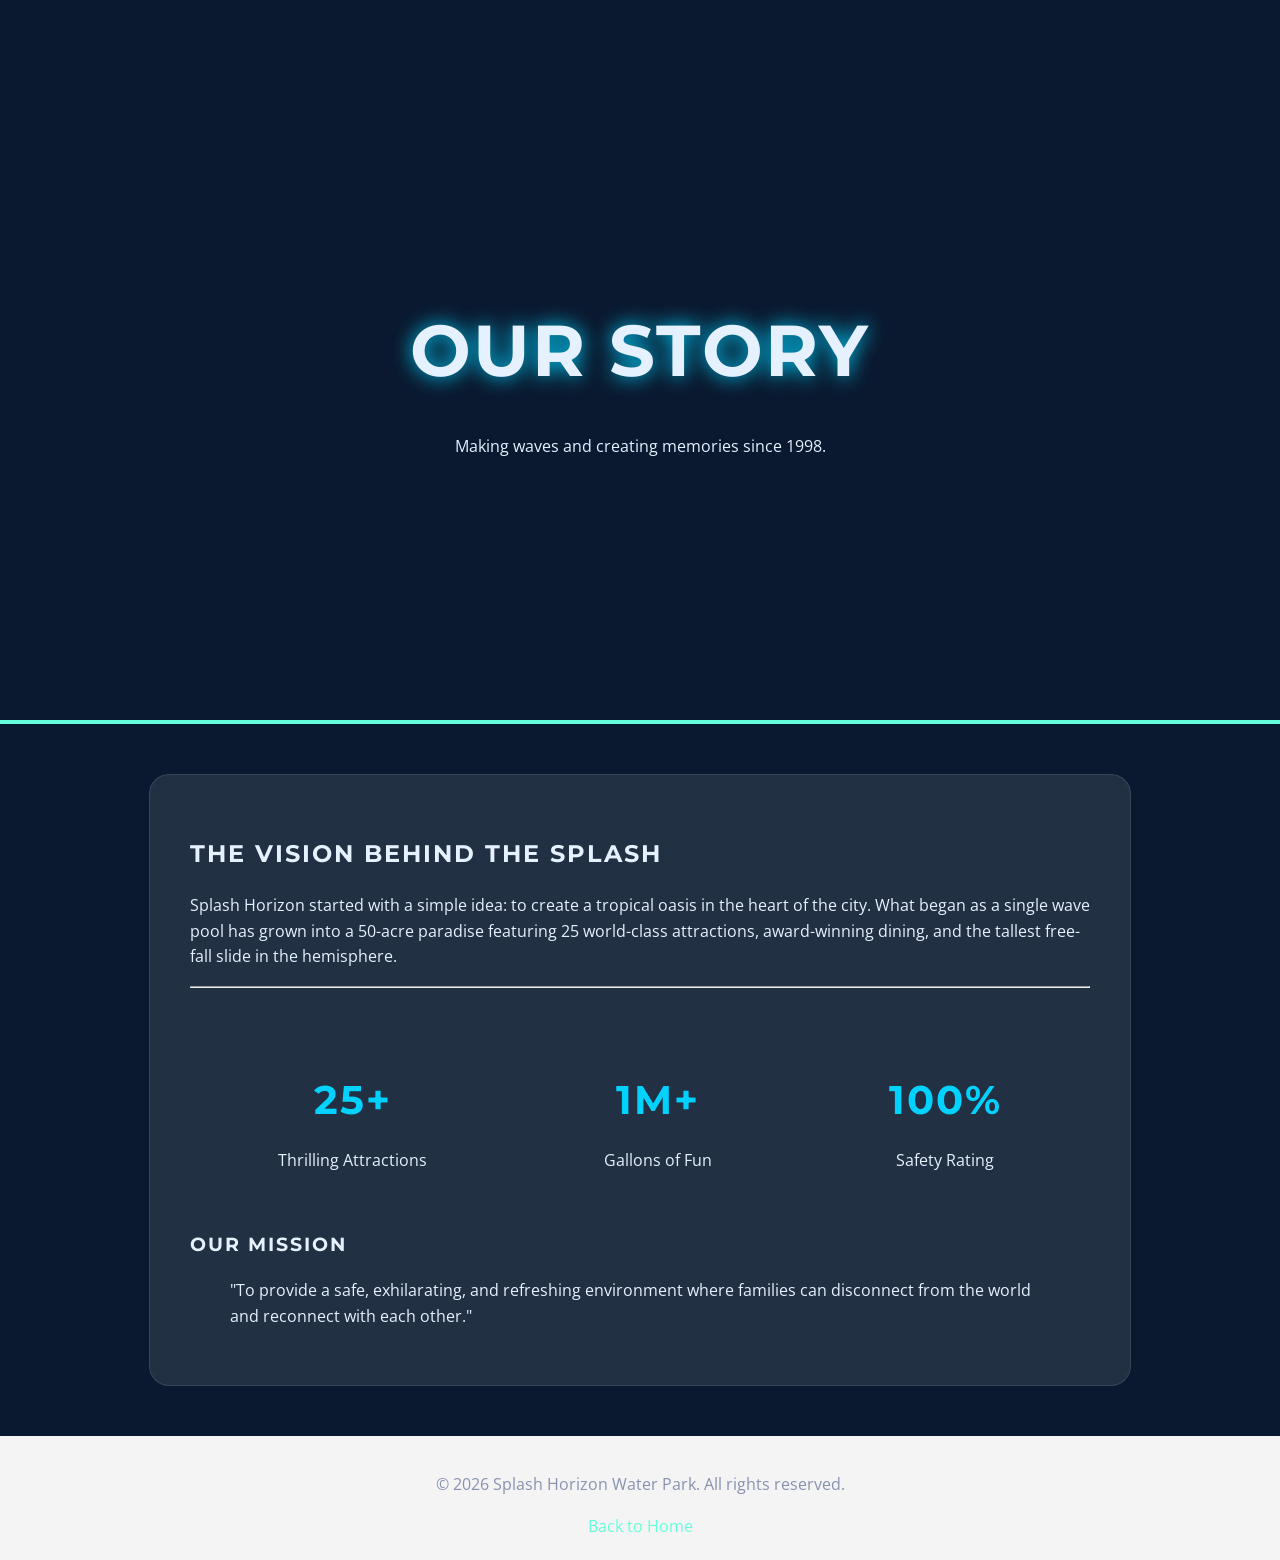
==== about.html @ e0154137 "making a about page" ====
<!DOCTYPE html>
<html lang="en">

<head>
    <meta charset="UTF-8">
    <meta name="viewport" content="width=device-width, initial-scale=1.0">
    <title>About Us | Splash Horizon</title>
    <link href="https://fonts.googleapis.com/css2?family=Montserrat:wght@700&family=Open+Sans:wght@400;600&display=swap" rel="stylesheet">
    <link rel="stylesheet" href="about.css">
</head>

<body>

    <header class="hero secondary-hero">
        <h1>Our Story</h1>
        <p>Making waves and creating memories since 1998.</p>
    </header>

    <main class="content-wrapper">
        <section class="about-section">
            <h2>The Vision Behind the Splash</h2>
            <p>
                Splash Horizon started with a simple idea: to create a tropical oasis in the heart of the city. 
                What began as a single wave pool has grown into a 50-acre paradise featuring 25 world-class 
                attractions, award-winning dining, and the tallest free-fall slide in the hemisphere.
            </p>
        </section>

        <hr>

        <section class="stats-grid">
            <div class="stat-box">
                <h3>25+</h3>
                <p>Thrilling Attractions</p>
            </div>
            <div class="stat-box">
                <h3>1M+</h3>
                <p>Gallons of Fun</p>
            </div>
            <div class="stat-box">
                <h3>100%</h3>
                <p>Safety Rating</p>
            </div>
        </section>

        <section class="mission">
            <h3>Our Mission</h3>
            <blockquote>
                "To provide a safe, exhilarating, and refreshing environment where families can disconnect from the world and reconnect with each other."
            </blockquote>
        </section>
    </main>

    <footer style="text-align: center; padding: 20px; background: #f4f4f4;">
        <p>&copy; 2026 Splash Horizon Water Park. All rights reserved.</p>
        <a href="index.html">Back to Home</a>
    </footer>

</body>

</html>
---- about.css ----
/* --- Base Styles --- */
:root {
    --bg-dark: #0a192f;
    --accent-teal: #64ffda;
    --accent-blue: #00d2ff;
    --text-light: #e6f1ff;
    --glass: rgba(255, 255, 255, 0.1);
}

body {
    margin: 0;
    padding: 0;
    font-family: 'Open Sans', sans-serif;
    background-color: var(--bg-dark);
    color: var(--text-light);
    line-height: 1.6;
}

h1, h2, h3 {
    font-family: 'Montserrat', sans-serif;
    text-transform: uppercase;
    letter-spacing: 2px;
}

/* --- Hero Section --- */
.hero {
    height: 80vh;
    display: flex;
    flex-direction: column;
    justify-content: center;
    align-items: center;
    text-align: center;
    background: linear-gradient(rgba(10, 25, 47, 0.6), rgba(10, 25, 47, 0.6)), 
                url('https://images.unsplash.com/photo-1519046904884-53103b34b206?auto=format&fit=crop&q=80&w=1500');
    background-size: cover;
    background-position: center;
    border-bottom: 4px solid var(--accent-teal);
}

.hero h1 {
    font-size: clamp(2.5rem, 8vw, 4.5rem);
    text-shadow: 0 0 20px var(--accent-blue);
    margin-bottom: 10px;
}

.btn-cta {
    margin-top: 20px;
    padding: 15px 35px;
    background: transparent;
    color: var(--accent-teal);
    border: 2px solid var(--accent-teal);
    text-decoration: none;
    font-weight: bold;
    transition: 0.3s;
    border-radius: 50px;
}

.btn-cta:hover {
    background: var(--accent-teal);
    color: var(--bg-dark);
    box-shadow: 0 0 20px var(--accent-teal);
}

/* --- Content Wrapper --- */
.content-wrapper {
    max-width: 900px;
    margin: 50px auto;
    padding: 40px;
    background: var(--glass);
    backdrop-filter: blur(10px);
    border-radius: 20px;
    border: 1px solid rgba(255, 255, 255, 0.1);
}

/* --- Gallery Grid --- */
.gallery-grid {
    display: grid;
    grid-template-columns: repeat(auto-fit, minmax(250px, 1fr));
    gap: 15px;
    padding: 20px;
}

.gallery-item img {
    width: 100%;
    height: 250px;
    object-fit: cover;
    border-radius: 15px;
    filter: grayscale(30%) contrast(1.1);
    transition: 0.4s;
}

.gallery-item img:hover {
    filter: grayscale(0%);
    transform: scale(1.05);
    box-shadow: 0 10px 30px rgba(0, 210, 255, 0.4);
}

/* --- Stats Grid (For About Page) --- */
.stats-grid {
    display: flex;
    justify-content: space-around;
    text-align: center;
    margin: 40px 0;
}

.stat-box h3 {
    font-size: 2.5rem;
    color: var(--accent-blue);
    margin-bottom: 5px;
}

/* --- Footer --- */
footer {
    padding: 40px;
    background: #050c18;
    color: #8892b0;
}

footer a {
    color: var(--accent-teal);
    text-decoration: none;
}
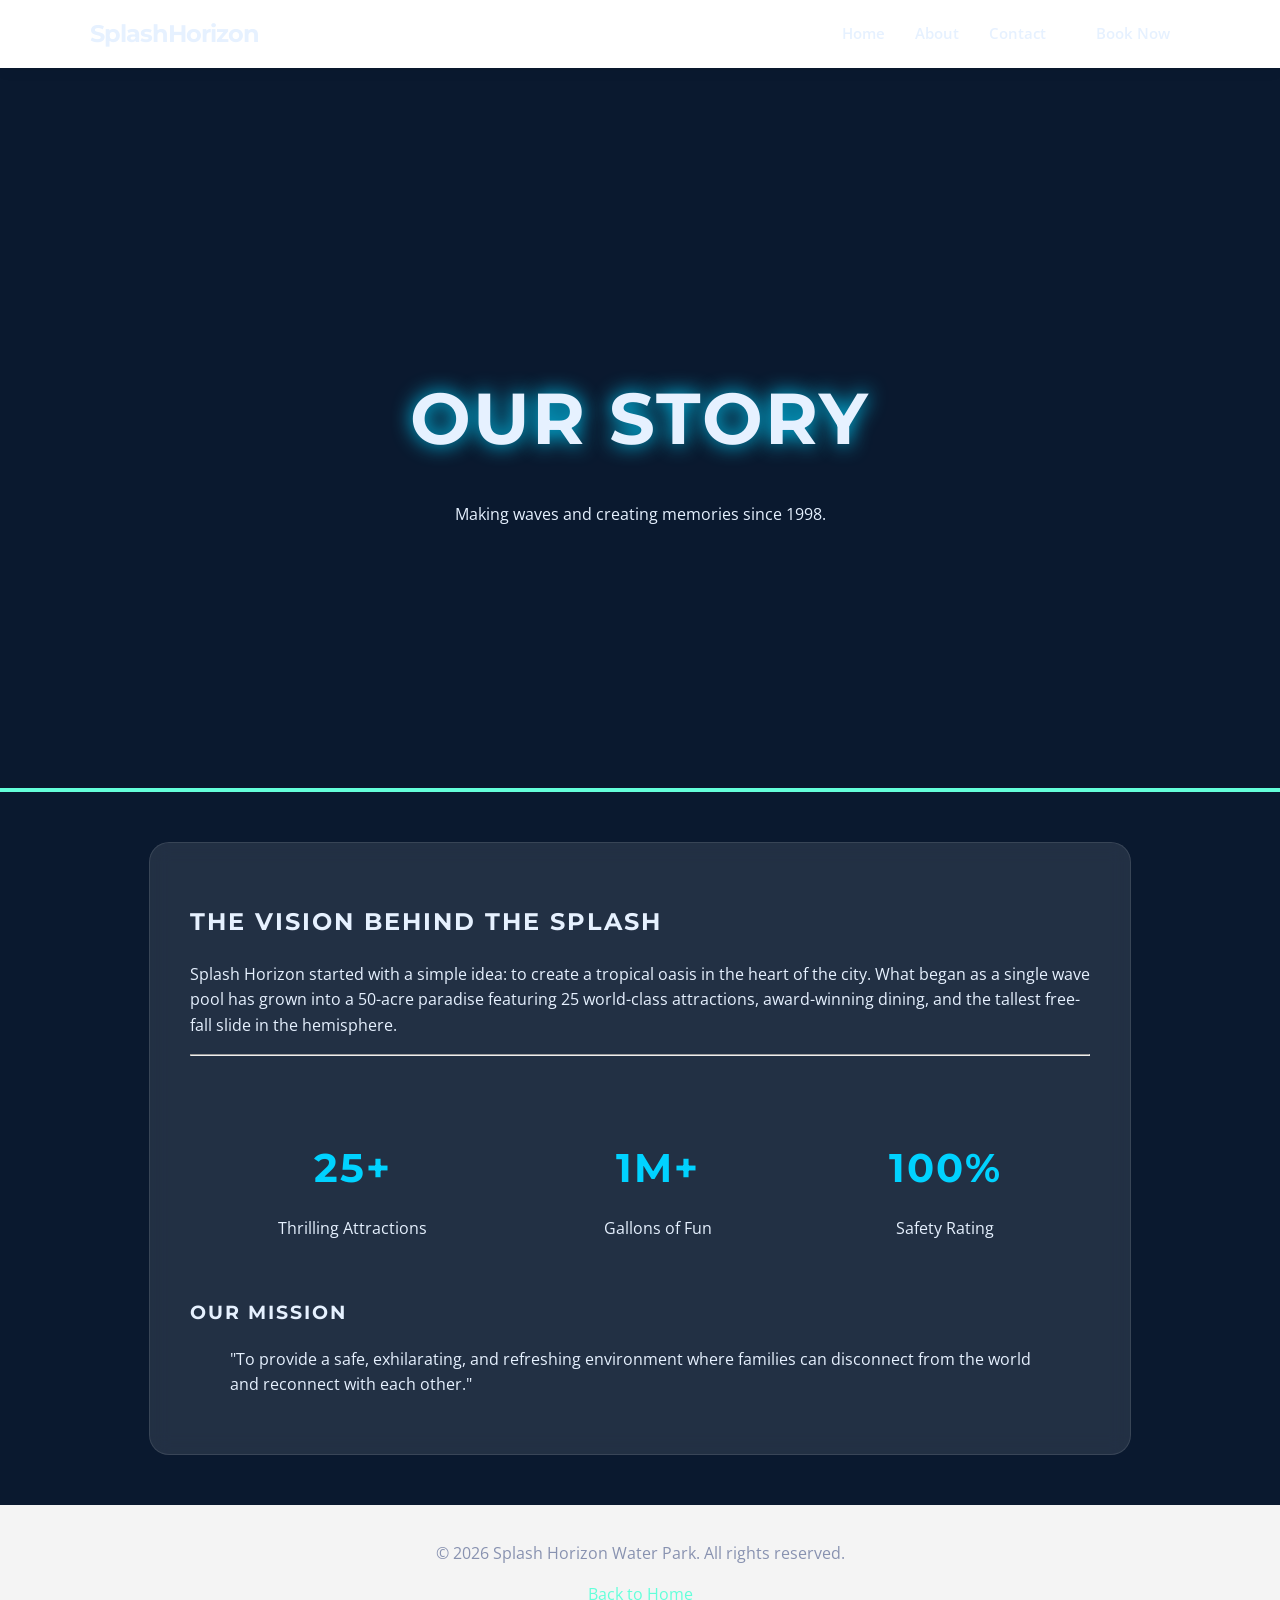
==== commit c6289609: "Added a navbar to all pages" ====
--- a/about.html
+++ b/about.html
@@ -7,10 +7,97 @@
     <title>About Us | Splash Horizon</title>
     <link href="https://fonts.googleapis.com/css2?family=Montserrat:wght@700&family=Open+Sans:wght@400;600&display=swap" rel="stylesheet">
     <link rel="stylesheet" href="about.css">
+    <style>
+    /* --- Navbar Styles --- */
+.navbar {
+    position: sticky;
+    top: 0;
+    z-index: 1000;
+    background: white; /* You can change this to rgba(255, 255, 255, 0.9) for glass effect */
+    padding: 15px 0;
+    box-shadow: 0 2px 15px rgba(0,0,0,0.05);
+}
+
+.nav-container {
+    max-width: 1100px;
+    margin: 0 auto;
+    display: flex;
+    justify-content: space-between;
+    align-items: center;
+    padding: 0 20px;
+}
+
+.nav-logo {
+    font-family: 'Montserrat', sans-serif;
+    font-size: 1.5rem;
+    font-weight: 700;
+    text-decoration: none;
+    color: var(--primary-green);
+    letter-spacing: -1px;
+}
+
+.nav-logo span {
+    color: var(--water-blue); /* Highlighting 'Horizon' in blue */
+}
+
+.nav-links {
+    list-style: none;
+    display: flex;
+    align-items: center;
+    gap: 30px;
+    margin: 0;
+}
+
+.nav-links a {
+    text-decoration: none;
+    color: var(--text-charcoal);
+    font-weight: 600;
+    font-size: 0.95rem;
+    transition: 0.3s;
+}
+
+.nav-links a:hover {
+    color: var(--primary-green);
+}
+
+/* Small Button inside Nav */
+.nav-btn {
+    background: var(--primary-green);
+    /* color: white !important; */
+    padding: 10px 20px;
+    border-radius: 50px;
+    transition: 0.3s ease !important;
+}
+
+.nav-btn:hover {
+    background: var(--water-blue);
+    transform: translateY(-2px);
+}
+
+/* Responsive Menu (Hides links on very small screens) */
+@media (max-width: 600px) {
+    .nav-links {
+        gap: 15px;
+    }
+    .nav-links li:not(:last-child) {
+        display: none; /* Only shows "Book Now" on tiny screens to save space */
+    }
+}
+</style>
 </head>
 
 <body>
-
+<nav class="navbar">
+    <div class="nav-container">
+        <a href="index.html" class="nav-logo">Splash<span>Horizon</span></a>
+        <ul class="nav-links">
+            <li><a href="index.html">Home</a></li>
+            <li><a href="about.html">About</a></li>
+            <li><a href="contact.html">Contact</a></li>
+            <li><a href="#tickets" class="nav-btn">Book Now</a></li>
+        </ul>
+    </div>
+</nav>
     <header class="hero secondary-hero">
         <h1>Our Story</h1>
         <p>Making waves and creating memories since 1998.</p>
